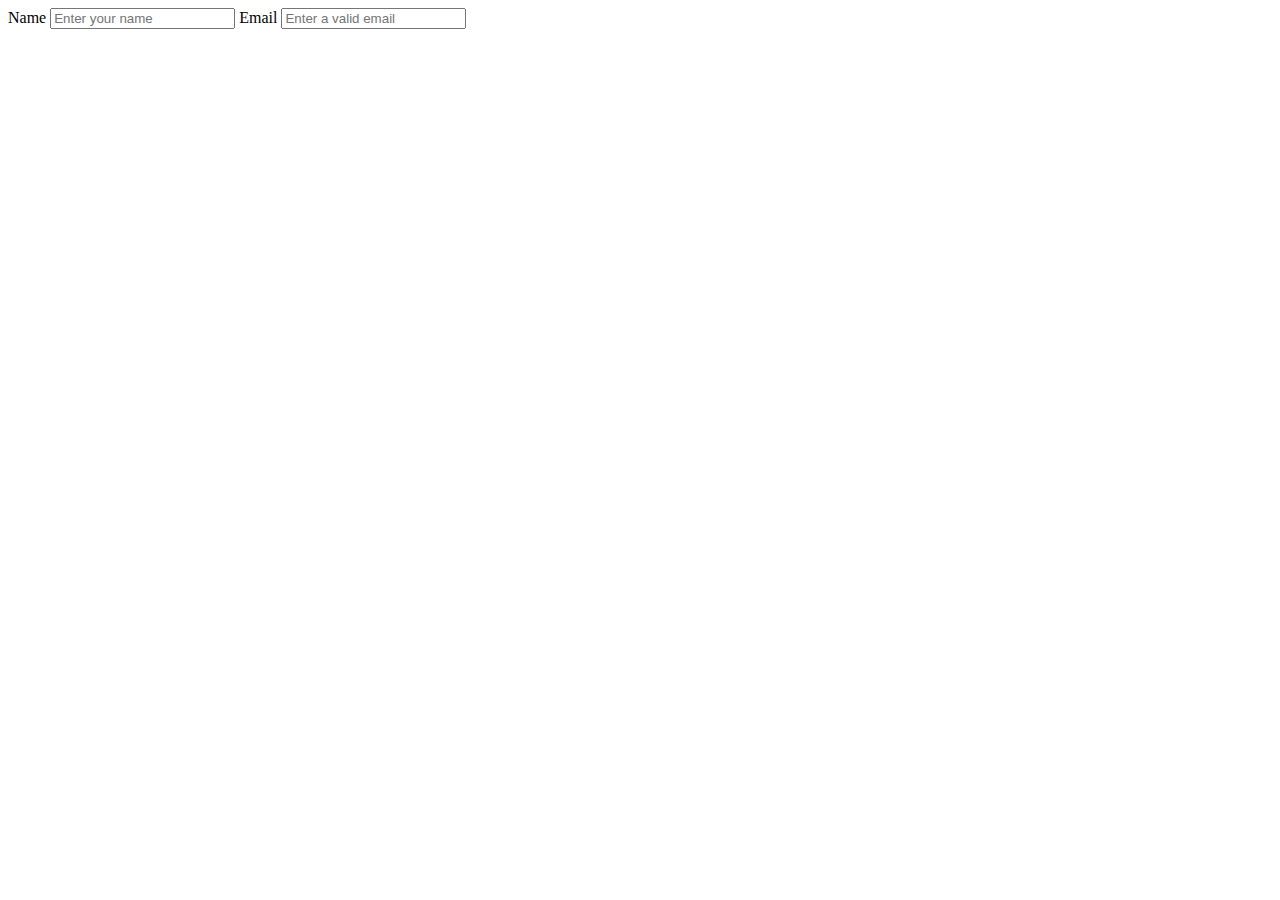
==== Project-1/index.html @ 89574982 "basic changes in html , some css comments for future use" ====
<!DOCTYPE html>
<html lang="en">
<head>
  <meta charset="UTF-8">
  <meta name="viewport" content="width=device-width, initial-scale=1.0">
  <title>Login-Page</title>
  <link rel="stylesheet" href="styles.css">
  <link rel="stylesheet" href="https://cdnjs.cloudflare.com/ajax/libs/font-awesome/6.0.0-beta3/css/all.min.css">
</head>
<body>
    <div class="parent-container">
      <form>
        <label for="name-place">Name</label>
        <input type="text" name="name-place" placeholder="Enter your name">
        <label for="email">Email</label>
        <input type="email" name="email" placeholder="Enter a valid email">

      </form>
    </div>









  <script src="index.js"></script>
</body>
</html>
---- Project-1/styles.css ----
/* body{ 
  display: flex;
  align-items: center;
  justify-content: center;
}
body > * {
  margin-top: auto;
}

.parent-container{ 
  background-color: #C8C8D4;
  border: 2px , solid , #C8C8D4;
} */
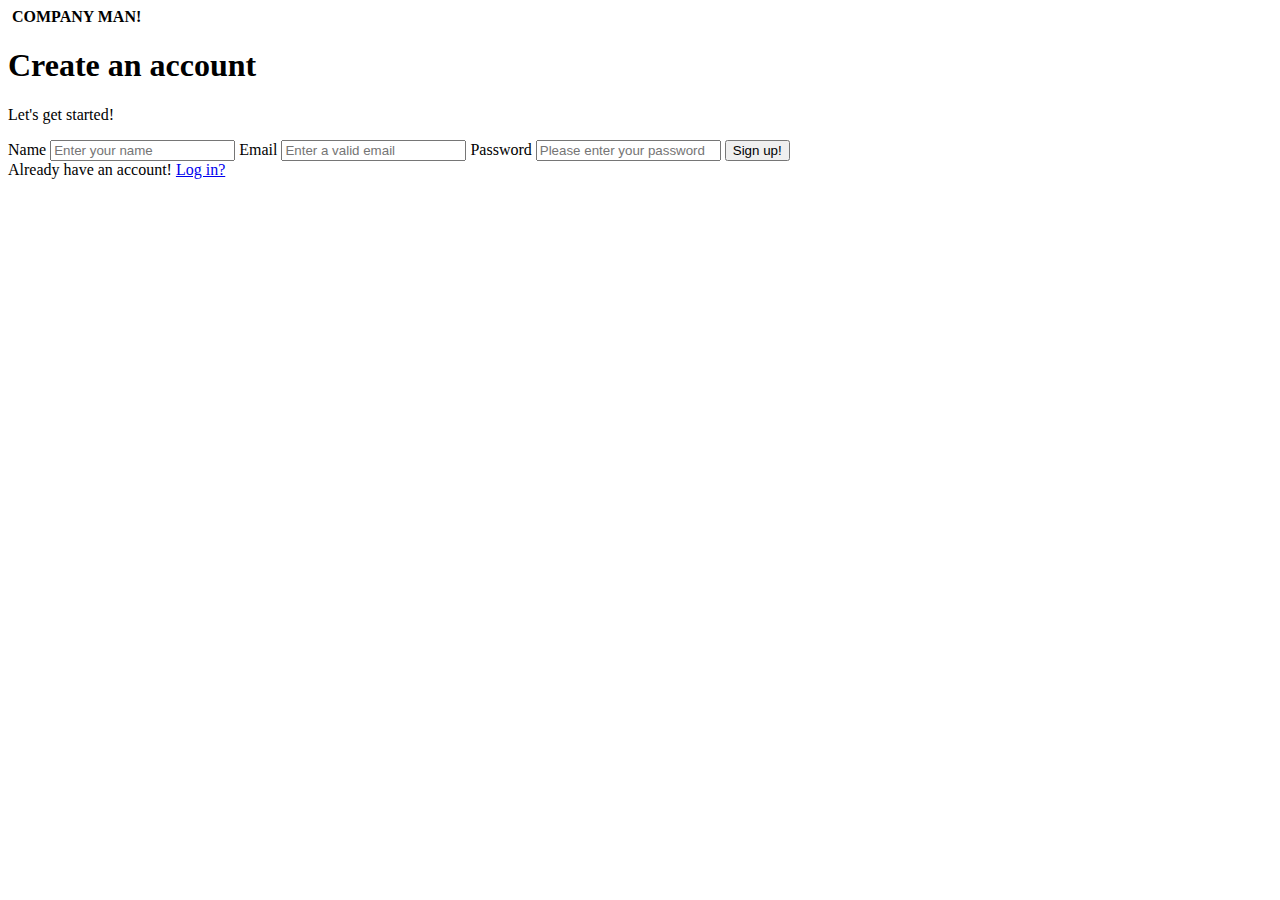
==== commit 0bd5ebe4: "add other necessary text , componenets and forms , html finishing" ====
--- a/Project-1/index.html
+++ b/Project-1/index.html
@@ -9,13 +9,26 @@
 </head>
 <body>
     <div class="parent-container">
-      <form>
-        <label for="name-place">Name</label>
-        <input type="text" name="name-place" placeholder="Enter your name">
-        <label for="email">Email</label>
-        <input type="email" name="email" placeholder="Enter a valid email">
+      <div class="form-image-container">    
+        <div class="form-create-acc">       
+          <img src="" alt="" class="logo-img">
+          <span><b>COMPANY MAN! </b></span>
 
-      </form>
+          <h1>Create an account</h1>   
+          <p>Let's get started!</p>
+          
+          <form>
+            <label for="name-place">Name</label>
+            <input type="text" name="name-place" placeholder="Enter your name">
+            <label for="email">Email</label>
+            <input type="email" name="email" placeholder="Enter a valid email">
+            <label for="password-please">Password</label>
+            <input type="password" name="password-please" placeholder="Please enter your password">
+            <button type="submit">Sign up!</button>
+          </form>
+          <span>Already have an account! <a target="_blank" href="https://www.shrijanpoudel.com.np">Log in?</a></span>
+        </div>
+      </div>
     </div>
 
 
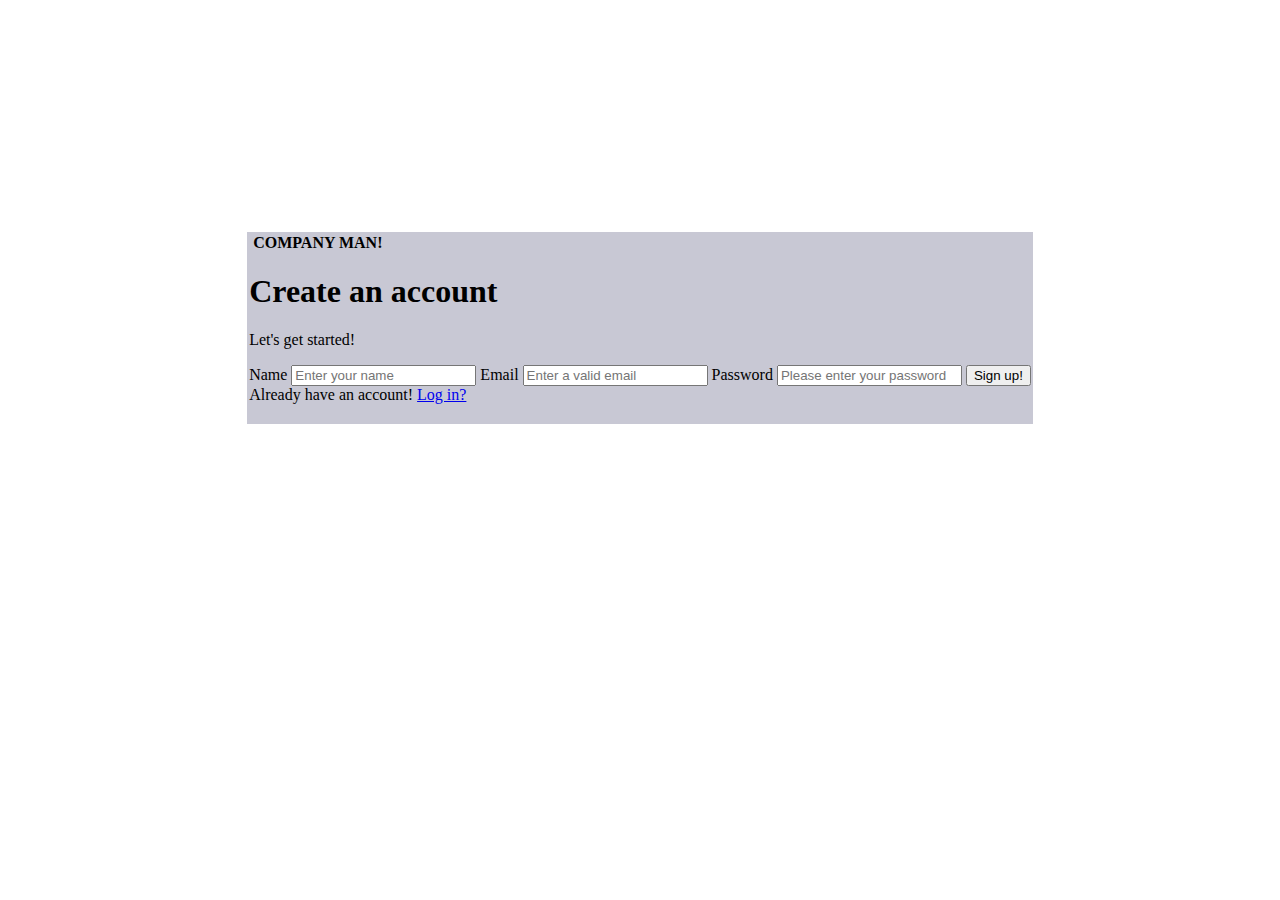
==== commit 5be5eb81: "minor styling for now" ====
--- a/Project-1/index.html
+++ b/Project-1/index.html
@@ -8,12 +8,13 @@
   <link rel="stylesheet" href="https://cdnjs.cloudflare.com/ajax/libs/font-awesome/6.0.0-beta3/css/all.min.css">
 </head>
 <body>
-    <div class="parent-container">
-      <div class="form-image-container">    
-        <div class="form-create-acc">       
-          <img src="" alt="" class="logo-img">
-          <span><b>COMPANY MAN! </b></span>
-
+    <div class="parent-container">        
+        <div class="form-create-acc">    
+          <div class="company-name">
+            <img src="" alt="" class="logo-img">
+            <span><b>COMPANY MAN! </b></span>
+          </div>   
+            
           <h1>Create an account</h1>   
           <p>Let's get started!</p>
           
@@ -28,8 +29,8 @@
           </form>
           <span>Already have an account! <a target="_blank" href="https://www.shrijanpoudel.com.np">Log in?</a></span>
         </div>
+        <img src="assets/sie-img.png" alt="" class="sidebar-img">
       </div>
-    </div>
 
 
 
--- a/Project-1/styles.css
+++ b/Project-1/styles.css
@@ -1,4 +1,5 @@
-/* body{ 
+body{ 
+  
   display: flex;
   align-items: center;
   justify-content: center;
@@ -8,6 +9,8 @@
 }
 
 .parent-container{ 
+  position: absolute;
+  margin-top: 50%;
   background-color: #C8C8D4;
   border: 2px , solid , #C8C8D4;
-} */+}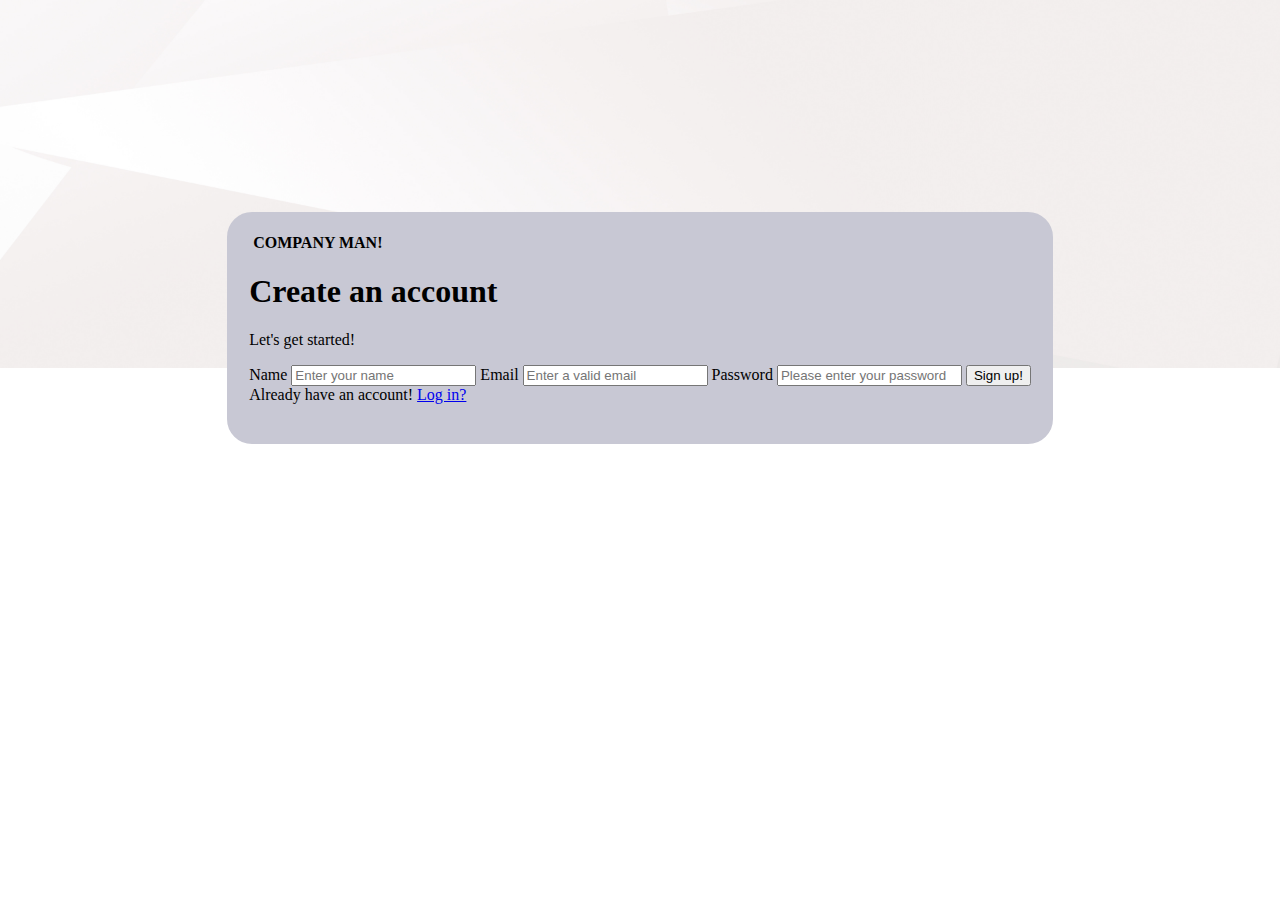
==== commit 98e9b3da: "added background images and some more stylization" ====
--- a/Project-1/index.html
+++ b/Project-1/index.html
@@ -9,6 +9,7 @@
 </head>
 <body>
     <div class="parent-container">        
+      <div class="inside-parent">
         <div class="form-create-acc">    
           <div class="company-name">
             <img src="" alt="" class="logo-img">
@@ -30,6 +31,7 @@
           <span>Already have an account! <a target="_blank" href="https://www.shrijanpoudel.com.np">Log in?</a></span>
         </div>
         <img src="assets/sie-img.png" alt="" class="sidebar-img">
+        </div>
       </div>
 
 
--- a/Project-1/styles.css
+++ b/Project-1/styles.css
@@ -1,5 +1,8 @@
 body{ 
-  
+  background-image:url(assets/background-img-body.png);
+  background-position: center; 
+  background-repeat: no-repeat; 
+  background-size: cover; 
   display: flex;
   align-items: center;
   justify-content: center;
@@ -9,8 +12,15 @@
 }
 
 .parent-container{ 
+  border-radius: 25px;
   position: absolute;
   margin-top: 50%;
   background-color: #C8C8D4;
   border: 2px , solid , #C8C8D4;
-}+}
+
+.parent-container > * {
+  padding: 20px
+}
+
+
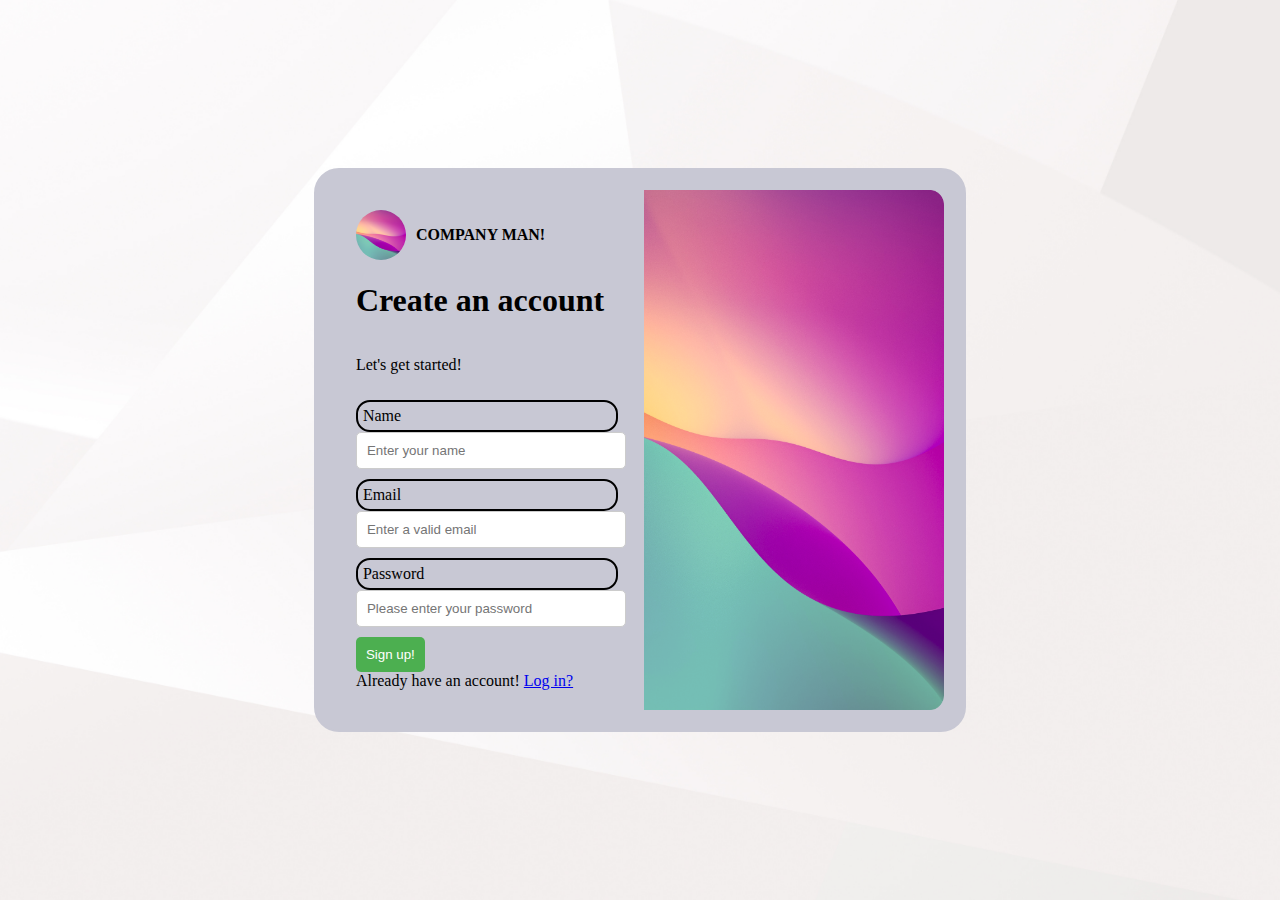
==== commit 2643032d: "getting closer to stylizing for the design" ====
--- a/Project-1/index.html
+++ b/Project-1/index.html
@@ -12,7 +12,7 @@
       <div class="inside-parent">
         <div class="form-create-acc">    
           <div class="company-name">
-            <img src="" alt="" class="logo-img">
+            <img src="assets/side-img.png" alt="Company Logo" class="logo-img">
             <span><b>COMPANY MAN! </b></span>
           </div>   
             
@@ -30,18 +30,9 @@
           </form>
           <span>Already have an account! <a target="_blank" href="https://www.shrijanpoudel.com.np">Log in?</a></span>
         </div>
-        <img src="assets/sie-img.png" alt="" class="sidebar-img">
-        </div>
+        <img src="assets/side-img.png" alt="Sidebar Image" class="sidebar-img">
       </div>
-
-
-
-
-
-
-
-
-
+    </div>
   <script src="index.js"></script>
 </body>
-</html>+</html>
--- a/Project-1/styles.css
+++ b/Project-1/styles.css
@@ -1,26 +1,81 @@
-body{ 
-  background-image:url(assets/background-img-body.png);
-  background-position: center; 
-  background-repeat: no-repeat; 
-  background-size: cover; 
+body {
+  background-image: url(assets/background-img-body.png);
+  background-position: center;
+  background-repeat: no-repeat;
+  background-size: cover;
   display: flex;
   align-items: center;
   justify-content: center;
-}
-body > * {
-  margin-top: auto;
+  height: 100vh;
+  margin: 0;
 }
 
-.parent-container{ 
+.parent-container {
   border-radius: 25px;
-  position: absolute;
-  margin-top: 50%;
   background-color: #C8C8D4;
-  border: 2px , solid , #C8C8D4;
+  border: 2px solid #C8C8D4;
+  display: flex;
+  padding: 20px;
 }
 
-.parent-container > * {
-  padding: 20px
+.inside-parent {
+  display: flex;
+  flex-direction: row;
 }
 
+.form-create-acc {
+  display: flex;
+  flex-direction: column;
+  padding: 20px;
+}
 
+.company-name {
+  display: flex;
+  align-items: center;
+}
+
+.company-name .logo-img {
+  border-radius: 50%;
+  width: 50px;
+  height: 50px;
+  margin-right: 10px;
+}
+
+form > label, form > input {
+  display: block; /* Ensures each element takes up full width and starts on a new line */
+  width: 100%; /* Ensures the elements take up the full width of the form */
+}
+
+form > label {
+  border-style: solid;
+  border-width: 2px;
+  border-radius: 14px;
+  padding: 5px;
+  margin-top: 10px;
+}
+
+form > input {
+  margin-bottom: 10px;
+  padding: 10px;
+  border-radius: 5px;
+  border: 1px solid #ccc;
+}
+
+button {
+  padding: 10px;
+  border: none;
+  border-radius: 5px;
+  background-color: #4CAF50;
+  color: white;
+  cursor: pointer;
+}
+
+button:hover {
+  background-color: #45a049;
+}
+
+.sidebar-img {
+  width: 300px;
+  height: auto;
+  margin-left: 20px;
+}
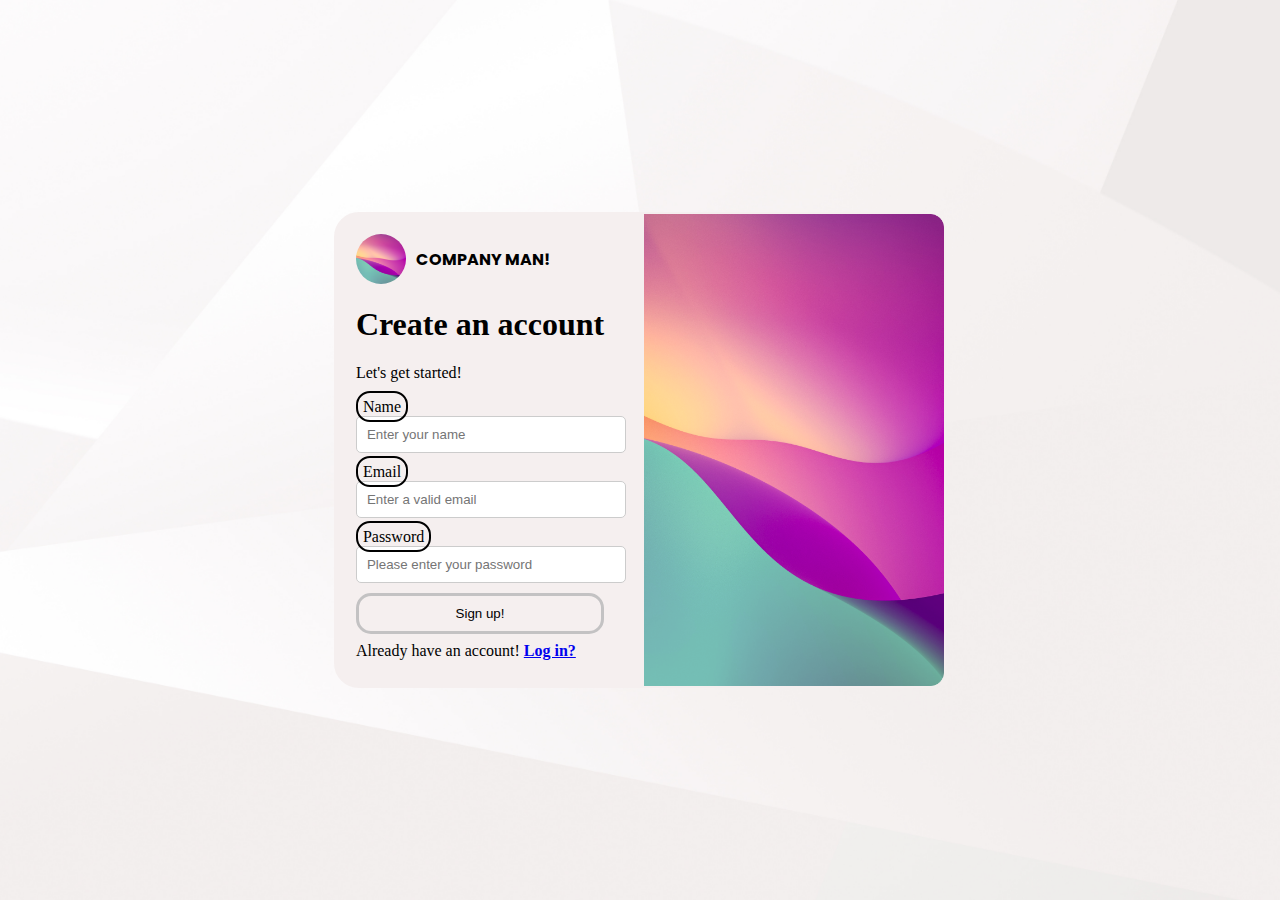
==== commit d0294360: "major styling for now" ====
--- a/Project-1/index.html
+++ b/Project-1/index.html
@@ -4,6 +4,8 @@
   <meta charset="UTF-8">
   <meta name="viewport" content="width=device-width, initial-scale=1.0">
   <title>Login-Page</title>
+  <link href='https://fonts.googleapis.com/css?family=Poppins' rel='stylesheet'>
+  <link rel="stylesheet" href="https://fonts.googleapis.com/css?family=Sofia">
   <link rel="stylesheet" href="styles.css">
   <link rel="stylesheet" href="https://cdnjs.cloudflare.com/ajax/libs/font-awesome/6.0.0-beta3/css/all.min.css">
 </head>
@@ -15,20 +17,20 @@
             <img src="assets/side-img.png" alt="Company Logo" class="logo-img">
             <span><b>COMPANY MAN! </b></span>
           </div>   
-            
+          <div class="title">
           <h1>Create an account</h1>   
           <p>Let's get started!</p>
-          
+          </div>
           <form>
             <label for="name-place">Name</label>
             <input type="text" name="name-place" placeholder="Enter your name">
             <label for="email">Email</label>
-            <input type="email" name="email" placeholder="Enter a valid email">
+            <input type="email" name="email" placeholder="Enter a valid email" required>
             <label for="password-please">Password</label>
             <input type="password" name="password-please" placeholder="Please enter your password">
             <button type="submit">Sign up!</button>
           </form>
-          <span>Already have an account! <a target="_blank" href="https://www.shrijanpoudel.com.np">Log in?</a></span>
+          <span>Already have an account! <b><a target="_blank" href="https://www.shrijanpoudel.com.np">Log in?</a></b></span>
         </div>
         <img src="assets/side-img.png" alt="Sidebar Image" class="sidebar-img">
       </div>
--- a/Project-1/styles.css
+++ b/Project-1/styles.css
@@ -8,17 +8,25 @@
   justify-content: center;
   height: 100vh;
   margin: 0;
+
 }
 
 .parent-container {
+
   border-radius: 25px;
-  background-color: #C8C8D4;
-  border: 2px solid #C8C8D4;
+  background-color: #F5EFEF;
+  border: 2px solid #F5EFEF;
   display: flex;
-  padding: 20px;
+ 
 }
 
-.inside-parent {
+
+.inside-parent > .form-create-acc {
+  padding: 20px;
+  
+}
+
+.inside-parent  {
   display: flex;
   flex-direction: row;
 }
@@ -26,10 +34,12 @@
 .form-create-acc {
   display: flex;
   flex-direction: column;
-  padding: 20px;
+  padding-right: 20px;
+  padding-bottom: 20px;
 }
 
 .company-name {
+  font-family: 'Poppins';
   display: flex;
   align-items: center;
 }
@@ -41,10 +51,6 @@
   margin-right: 10px;
 }
 
-form > label, form > input {
-  display: block; /* Ensures each element takes up full width and starts on a new line */
-  width: 100%; /* Ensures the elements take up the full width of the form */
-}
 
 form > label {
   border-style: solid;
@@ -55,6 +61,9 @@
 }
 
 form > input {
+
+  display: block; /* Ensures each element takes up full width and starts on a new line */
+  width: 100%; /* Ensures the elements take up the full width of the form */
   margin-bottom: 10px;
   padding: 10px;
   border-radius: 5px;
@@ -62,20 +71,42 @@
 }
 
 button {
+
+  width: 100%;
   padding: 10px;
-  border: none;
-  border-radius: 5px;
-  background-color: #4CAF50;
-  color: white;
+  border: solid;
+  border-color: #C3C2C3;
+  border-radius: 15px;
+  background-color: #F5EFEF;
+  color: black;
   cursor: pointer;
 }
 
+@keyframes hoverTransistion { 
+ from{
+   background-color: #F5EFEF;
+ }
+
+ to{ 
+   background-color: #ada5a5;
+ }
+}
+
 button:hover {
-  background-color: #45a049;
+  animation-name: hoverTransistion;
+  animation-duration: 1s;
 }
+
+
+
+
 
 .sidebar-img {
   width: 300px;
-  height: auto;
+  height: 100%;
   margin-left: 20px;
 }
+
+.form-create-acc > span { 
+  padding-top:0.5rem;
+}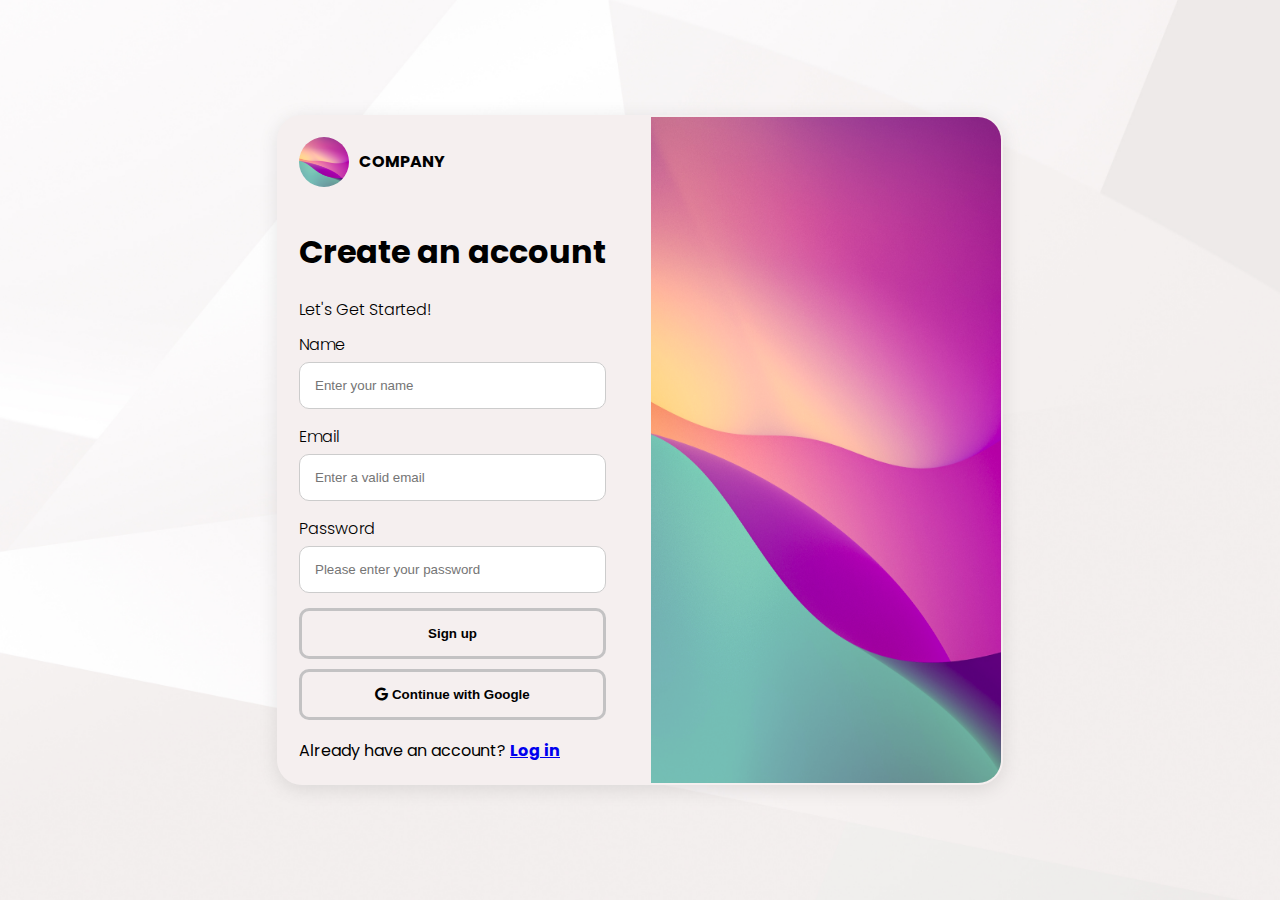
==== commit 674bda02: "almost finalized styling , finishing touches left" ====
--- a/Project-1/index.html
+++ b/Project-1/index.html
@@ -4,37 +4,39 @@
   <meta charset="UTF-8">
   <meta name="viewport" content="width=device-width, initial-scale=1.0">
   <title>Login-Page</title>
-  <link href='https://fonts.googleapis.com/css?family=Poppins' rel='stylesheet'>
-  <link rel="stylesheet" href="https://fonts.googleapis.com/css?family=Sofia">
+  <link href="https://fonts.googleapis.com/css?family=Poppins:300,400,700&display=swap" rel="stylesheet">
   <link rel="stylesheet" href="styles.css">
   <link rel="stylesheet" href="https://cdnjs.cloudflare.com/ajax/libs/font-awesome/6.0.0-beta3/css/all.min.css">
 </head>
 <body>
-    <div class="parent-container">        
-      <div class="inside-parent">
-        <div class="form-create-acc">    
-          <div class="company-name">
-            <img src="assets/side-img.png" alt="Company Logo" class="logo-img">
-            <span><b>COMPANY MAN! </b></span>
-          </div>   
-          <div class="title">
+  <div class="parent-container">        
+    <div class="inside-parent">
+      <div class="form-create-acc">    
+        <div class="company-name">
+          <img src="assets/side-img.png" alt="Company Logo" class="logo-img">
+          <span>COMPANY</span>
+        </div>   
+        <div class="title">
           <h1>Create an account</h1>   
-          <p>Let's get started!</p>
-          </div>
-          <form>
-            <label for="name-place">Name</label>
-            <input type="text" name="name-place" placeholder="Enter your name">
-            <label for="email">Email</label>
-            <input type="email" name="email" placeholder="Enter a valid email" required>
-            <label for="password-please">Password</label>
-            <input type="password" name="password-please" placeholder="Please enter your password">
-            <button type="submit">Sign up!</button>
-          </form>
-          <span>Already have an account! <b><a target="_blank" href="https://www.shrijanpoudel.com.np">Log in?</a></b></span>
+          <p>Let's Get Started!</p>
         </div>
-        <img src="assets/side-img.png" alt="Sidebar Image" class="sidebar-img">
+        <form>
+          <label for="name-place">Name</label>
+          <input type="text" name="name-place" placeholder="Enter your name">
+          <label for="email">Email</label>
+          <input type="email" name="email" placeholder="Enter a valid email" required>
+          <label for="password-please">Password</label>
+          <input type="password" name="password-please" placeholder="Please enter your password">
+          <button type="submit">Sign up</button>
+          <button type="button" class="google-signup">
+            <i class="fab fa-google"></i> Continue with Google
+          </button>
+        </form>
+        <span>Already have an account? <b><a target="_blank" href="https://www.shrijanpoudel.com.np">Log in</a></b></span>
       </div>
+      <img src="assets/side-img.png" alt="Sidebar Image" class="sidebar-img">
     </div>
+  </div>
   <script src="index.js"></script>
 </body>
 </html>
--- a/Project-1/styles.css
+++ b/Project-1/styles.css
@@ -8,25 +8,19 @@
   justify-content: center;
   height: 100vh;
   margin: 0;
-
+  font-family: 'Poppins', sans-serif;
 }
 
 .parent-container {
-
   border-radius: 25px;
   background-color: #F5EFEF;
   border: 2px solid #F5EFEF;
   display: flex;
- 
+  overflow: hidden;
+  box-shadow: 0px 4px 20px rgba(0, 0, 0, 0.1);
 }
 
-
-.inside-parent > .form-create-acc {
-  padding: 20px;
-  
-}
-
-.inside-parent  {
+.inside-parent {
   display: flex;
   flex-direction: row;
 }
@@ -34,14 +28,15 @@
 .form-create-acc {
   display: flex;
   flex-direction: column;
-  padding-right: 20px;
-  padding-bottom: 20px;
+  padding: 20px;
+  width: 100%;
 }
 
 .company-name {
-  font-family: 'Poppins';
+  font-weight: 700;
   display: flex;
   align-items: center;
+  margin-bottom: 20px;
 }
 
 .company-name .logo-img {
@@ -51,62 +46,72 @@
   margin-right: 10px;
 }
 
+.title h1, .company-name span {
+  font-weight: 700;
+}
+
+.title p, form > label {
+  font-weight: 300;
+  margin-bottom: 10px;
+}
 
 form > label {
-  border-style: solid;
-  border-width: 2px;
-  border-radius: 14px;
-  padding: 5px;
-  margin-top: 10px;
+  display: block;
+  width: 100%;
+  margin-bottom: 5px;
+  border: none;
 }
 
 form > input {
+  display: block;
+  width: 100%;
+  margin-bottom: 15px;
+  padding: 15px;
+  border-radius: 10px;
+  border: 1px solid #ccc;
+  box-sizing: border-box;
 
-  display: block; /* Ensures each element takes up full width and starts on a new line */
-  width: 100%; /* Ensures the elements take up the full width of the form */
-  margin-bottom: 10px;
-  padding: 10px;
-  border-radius: 5px;
-  border: 1px solid #ccc;
+  transition: border-color 0.5s ease-in, border-style 0.5s ease-in; /* Combine transitions */
 }
 
-button {
-
-  width: 100%;
-  padding: 10px;
-  border: solid;
+form > input:focus {
+  outline: none !important;
+  border-style: solid;
   border-color: #C3C2C3;
-  border-radius: 15px;
-  background-color: #F5EFEF;
-  color: black;
-  cursor: pointer;
-}
-
-@keyframes hoverTransistion { 
- from{
-   background-color: #F5EFEF;
- }
-
- to{ 
-   background-color: #ada5a5;
- }
-}
-
-button:hover {
-  animation-name: hoverTransistion;
-  animation-duration: 1s;
 }
 
 
 
+button {
+  font-weight: 700;
+  padding: 15px;
+  border: solid;
+  border-color: #C3C2C3; 
+  border-radius: 10px;
+  background-color: #F5EFEF;
+  color: black;
+  cursor: pointer;
+  width: 100%;
+  margin-bottom: 10px;
+  box-sizing: border-box;
+  transition: background-color 0.25s ease-in-out;
+}
 
+button:hover {
+  background-color: #c8c0c0;
+}
 
 .sidebar-img {
-  width: 300px;
-  height: 100%;
-  margin-left: 20px;
+  width: 350px;
+  height: auto;
+  margin-left: 25px;
 }
 
-.form-create-acc > span { 
-  padding-top:0.5rem;
-}+.form-create-acc > span {
+  font-weight: 400;
+  padding-top: 0.5rem;
+}
+
+.form-create-acc > span b {
+  font-weight: 700;
+}
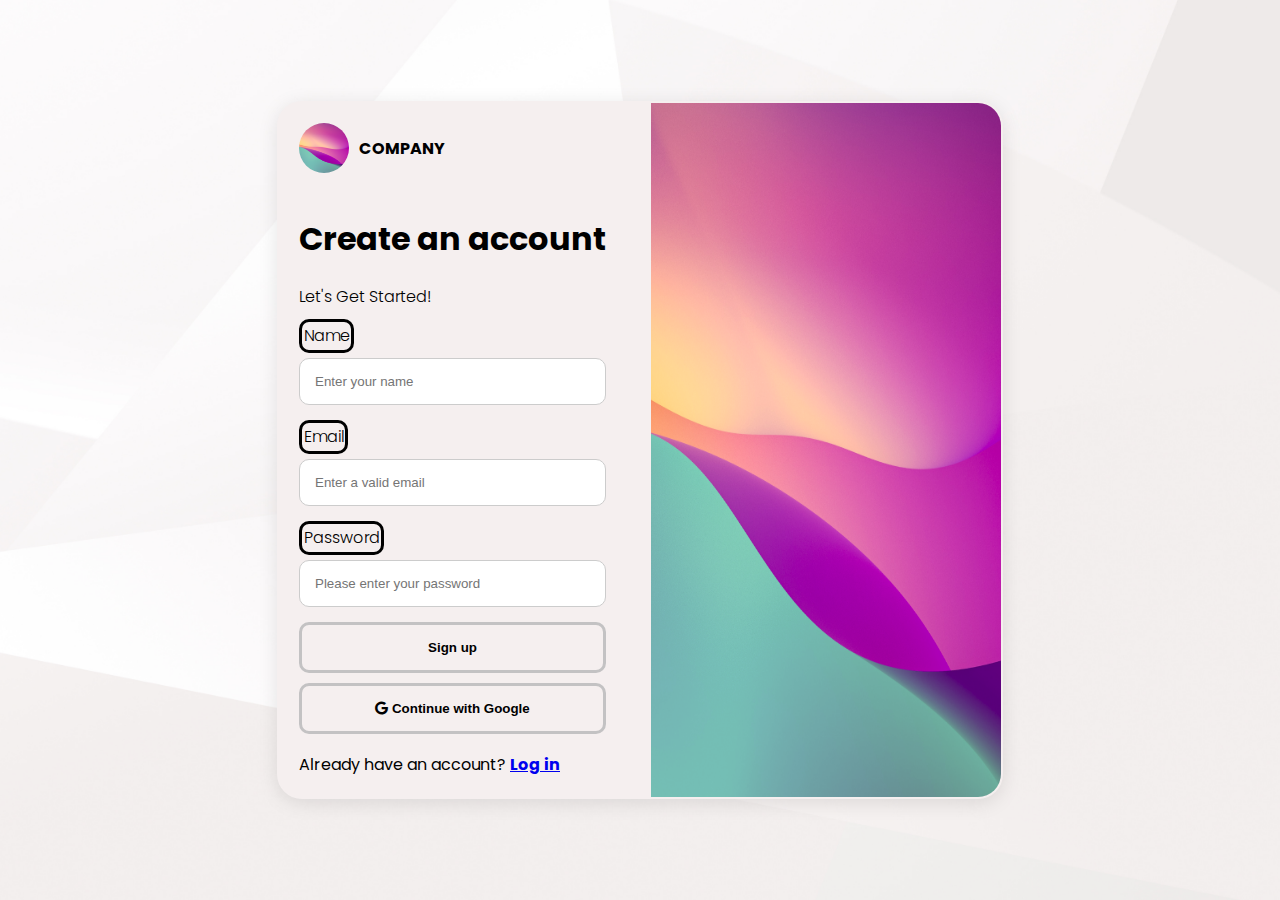
==== commit aec519fa: "fix label borders" ====
--- a/Project-1/index.html
+++ b/Project-1/index.html
@@ -21,7 +21,7 @@
           <p>Let's Get Started!</p>
         </div>
         <form>
-          <label for="name-place">Name</label>
+          <label for="name-place">Name</label><br>
           <input type="text" name="name-place" placeholder="Enter your name">
           <label for="email">Email</label>
           <input type="email" name="email" placeholder="Enter a valid email" required>
--- a/Project-1/styles.css
+++ b/Project-1/styles.css
@@ -56,10 +56,14 @@
 }
 
 form > label {
-  display: block;
-  width: 100%;
+  border-style: solid;
+  border-color: black;
+  border-radius:10px;
+  padding:1.5px;
+  display: inline-block;
+  width: max-content;
   margin-bottom: 5px;
-  border: none;
+ 
 }
 
 form > input {
